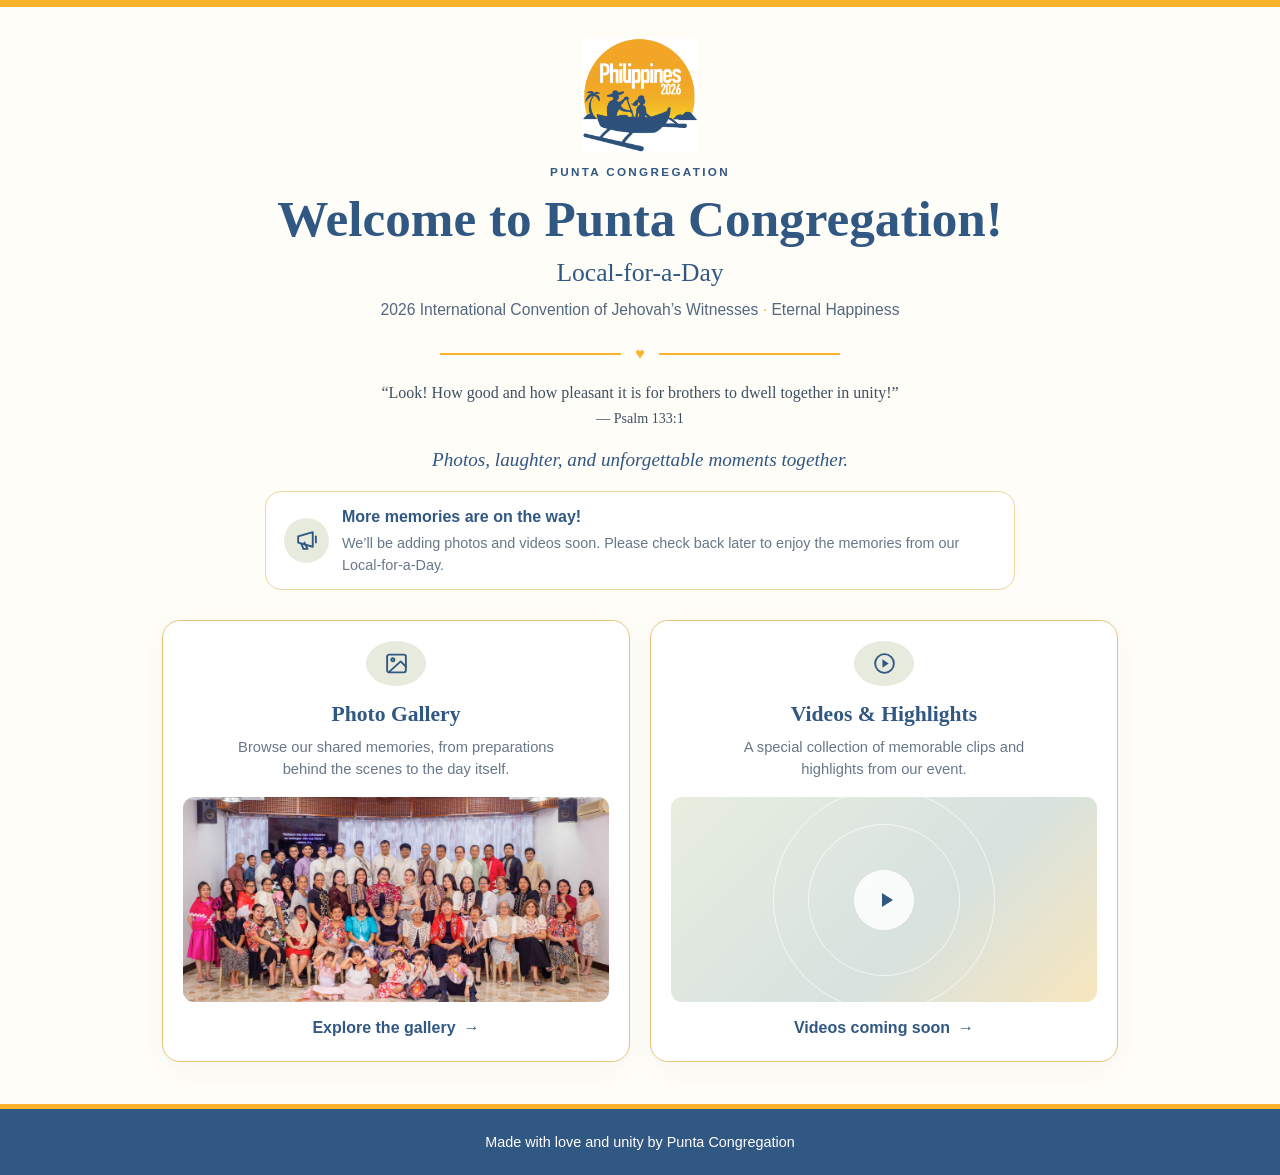
==== index.html @ 3c156e92 "Add files via upload" ====
<!doctype html><html lang="en"><head><meta charset="utf-8"><meta name="viewport" content="width=device-width,initial-scale=1"><meta name="theme-color" content="#315783"><title>Punta Congregation | Local-for-a-Day 2026</title><link rel="stylesheet" href="styles.css"></head><body><div class="topline"></div><header class="hero"><img class="logo" src="assets/philippines-2026-logo.png" alt="Philippines 2026 logo"><p class="kicker">PUNTA CONGREGATION</p><h1>Welcome to Punta Congregation!</h1><p class="subtitle">Local-for-a-Day</p><p class="eventline">2026 International Convention of Jehovah’s Witnesses <span style="color:var(--gold)">·</span> Eternal Happiness</p><div class="divider"><span>♥</span></div><p class="verse">“Look! How good and how pleasant it is for brothers to dwell together in unity!”<small>— Psalm 133:1</small></p><p class="tagline">Photos, laughter, and unforgettable moments together.</p><div class="notice"><span class="notice-icon"><svg viewBox="0 0 24 24"><path d="M4 14V8l14-4v14L4 14Z"/><path d="m7 15 2 5h4l-3-6"/><path d="M21 8v6"/></svg></span><div><strong>More memories are on the way!</strong><p>We’ll be adding photos and videos soon. Please check back later to enjoy the memories from our Local-for-a-Day.</p></div></div></header><main class="cards"><a class="card" href="photos.html"><span class="icon-disc"><svg viewBox="0 0 24 24"><rect x="3" y="3.5" width="18" height="17" rx="2"/><circle cx="8.5" cy="8.5" r="1.5"/><path d="m21 15-5-5L5 20"/></svg></span><h3>Photo Gallery</h3><p>Browse our shared memories, from preparations behind the scenes to the day itself.</p><img class="card-photo" src="assets/congregation.jpg" alt="Punta Congregation group photo"><span class="card-action">Explore the gallery <span>→</span></span></a><a class="card" href="videos.html"><span class="icon-disc"><svg viewBox="0 0 24 24"><circle cx="12" cy="12" r="9"/><path d="m10 8 6 4-6 4Z" fill="currentColor" stroke="none"/></svg></span><h3>Videos &amp; Highlights</h3><p>A special collection of memorable clips and highlights from our event.</p><div class="video-art"><span class="play"><svg viewBox="0 0 24 24"><path d="M8 5v14l11-7Z"/></svg></span></div><span class="card-action">Videos coming soon <span>→</span></span></a></main><footer class="footer"><p>Made with love and unity by Punta Congregation</p></footer></body></html>
---- styles.css ----
:root{--navy:#315783;--gold:#F9B22A;--ivory:#FFFDF7;--sage:#E7EBDD;--ink:#243d59;--muted:#687789;--line:#e8dfcd}*{box-sizing:border-box}body{margin:0;background:var(--ivory);color:var(--ink);font:16px/1.55 "Segoe UI",Arial,sans-serif}button{font:inherit;cursor:pointer}a{color:inherit}.topline{height:7px;background:var(--gold)}.hero{max-width:1050px;margin:auto;padding:30px 22px 25px;text-align:center}.logo{width:116px;height:116px;object-fit:contain;display:block;margin:0 auto 10px}.kicker{font-size:.73rem;letter-spacing:.2em;font-weight:750;color:var(--navy);margin:0 0 8px}h1,h2,h3{font-family:Georgia,"Times New Roman",serif;color:var(--navy);line-height:1.18}h1{font-size:clamp(2rem,5vw,3.2rem);margin:0 auto 8px}h2{font-size:clamp(1.5rem,3.3vw,2.15rem);margin:0 0 8px}h3{font-size:1.35rem;margin:8px 0}.subtitle{font:clamp(1.2rem,2.8vw,1.6rem) Georgia,serif;margin:0;color:var(--navy)}.eventline{margin:10px 0 0;color:#52677e;font-size:.98rem}.divider{display:flex;align-items:center;gap:14px;max-width:400px;margin:20px auto 14px;color:var(--gold)}.divider:before,.divider:after{content:"";height:2px;background:var(--gold);flex:1}.verse{font:1rem/1.5 Georgia,serif;max-width:660px;margin:0 auto;color:#3f5061}.verse small{display:block;margin-top:3px;font-size:.88rem}.tagline{font:italic 1.2rem Georgia,serif;color:var(--navy);margin:20px auto}.notice{max-width:750px;margin:auto;background:#fff;border:1px solid #f0d59e;border-radius:16px;padding:13px 18px;display:flex;gap:13px;align-items:center;text-align:left}.notice-icon,.icon-disc,.empty-icon{width:45px;height:45px;border-radius:50%;background:var(--sage);display:grid;place-items:center;color:var(--navy);flex:0 0 45px}.notice-icon svg,.icon-disc svg,.empty-icon svg{width:25px;height:25px;stroke:currentColor;fill:none;stroke-width:1.8;stroke-linecap:round;stroke-linejoin:round}.notice strong{display:block;color:var(--navy)}.notice p{margin:2px 0 0;color:var(--muted);font-size:.9rem}.cards{max-width:1000px;margin:auto;padding:5px 22px 42px;display:grid;grid-template-columns:repeat(2,minmax(0,1fr));gap:20px}.card{border:1px solid #e6c578;background:white;border-radius:18px;padding:20px;display:flex;flex-direction:column;text-align:center;text-decoration:none;box-shadow:0 8px 24px #3157830b;transition:transform .18s}.card:hover{transform:translateY(-3px)}.icon-disc{width:60px;height:60px;margin:0 auto 8px}.card p{color:var(--muted);font-size:.92rem;margin:0 auto 16px;max-width:340px}.card-photo,.video-art{width:100%;height:205px;object-fit:cover;border-radius:11px;display:block}.video-art{background:linear-gradient(135deg,#e8eddf,#d7e2df 60%,#f8e6bd);display:flex;align-items:center;justify-content:center;position:relative;overflow:hidden}.video-art:before,.video-art:after{content:"";position:absolute;border:1px solid #ffffffa6;border-radius:50%;width:220px;height:220px}.video-art:after{width:150px;height:150px}.play{width:60px;height:60px;border-radius:50%;display:grid;place-items:center;background:#ffffffdf;color:var(--navy);position:relative;z-index:1}.play svg{width:24px;height:24px;fill:currentColor;margin-left:3px}.card-action{margin-top:14px;display:inline-flex;gap:8px;justify-content:center;align-items:center;color:var(--navy);font-weight:700}.card-action svg{width:19px;height:19px;stroke:currentColor;fill:none;stroke-width:2}.footer{background:var(--navy);color:white;text-align:center;padding:22px 16px;border-top:5px solid var(--gold);font-size:.9rem}.footer p{margin:0}.inner-head{background:var(--sage);padding:17px 22px 25px;text-align:center;border-bottom:1px solid #d8dfce;position:relative}.back{position:absolute;left:max(22px,calc((100% - 1000px)/2));top:22px;display:flex;align-items:center;gap:7px;color:var(--navy);font-weight:700;text-decoration:none}.back svg{width:18px;height:18px;stroke:currentColor;fill:none;stroke-width:2}.mini-logo{width:58px;height:58px;object-fit:contain;margin:4px auto;display:block}.inner-head h1{font-size:clamp(2rem,4vw,2.8rem)}.inner-main{max-width:1000px;margin:auto;padding:30px 22px 42px}.section-title{display:flex;align-items:flex-start;gap:13px;margin:0 0 18px;padding-bottom:14px;border-bottom:1px solid var(--line)}.number{background:var(--gold);width:40px;height:40px;border-radius:50%;display:grid;place-items:center;color:var(--navy);font-weight:800;flex:0 0 40px}.section-title p{margin:0;color:var(--muted)}.gallery-grid{display:grid;grid-template-columns:repeat(3,minmax(0,1fr));gap:12px}.gallery-item{border:0;padding:0;background:#e9e9e3;border-radius:12px;overflow:hidden;aspect-ratio:4/3;display:block;width:100%;box-shadow:0 2px 9px #31578310}.gallery-item img{width:100%;height:100%;object-fit:cover;display:block;transition:transform .25s}.gallery-item:hover img{transform:scale(1.035)}.empty{min-height:185px;padding:24px;border:1.5px dashed #d9c58f;border-radius:14px;display:flex;flex-direction:column;align-items:center;justify-content:center;text-align:center;background:#fffefa}.empty h3{margin:7px 0}.empty p{color:var(--muted);max-width:320px;margin:0;font-size:.92rem}.section-gap{margin-top:38px}.video-grid{display:grid;grid-template-columns:repeat(2,minmax(0,1fr));gap:16px}.video-card{border:1px solid var(--line);padding:12px;border-radius:14px;background:white}.video-card h3{font-size:1.2rem;margin:12px 4px 4px}.video-card p{font-size:.9rem;color:var(--muted);margin:0 4px 6px}.thankyou{text-align:center;border-top:1px solid #efd9a8;border-bottom:1px solid #efd9a8;margin:40px auto 4px;padding:24px 12px;max-width:700px}.thankyou .heart{color:var(--gold);font-size:1.3rem}.thankyou p{font:italic 1.3rem Georgia,serif;color:var(--navy);margin:8px 0 0}.inner-footer{text-align:center;background:var(--navy);padding:20px;color:white}.inner-footer a{font-weight:700;text-decoration:none}.hidden{display:none!important}.lightbox{position:fixed;inset:0;background:#101923f2;z-index:50;display:none;align-items:center;justify-content:center;padding:64px 76px 78px}.lightbox.open{display:flex}.lightbox img{max-width:100%;max-height:100%;object-fit:contain;user-select:none;box-shadow:0 8px 35px #0005}.lb-btn{position:absolute;border:1px solid #ffffff50;background:#ffffff1b;color:white;border-radius:50%;width:46px;height:46px;display:grid;place-items:center;font-size:1.6rem}.lb-btn:hover{background:#ffffff35}.lb-close{right:18px;top:18px}.lb-prev{left:18px;top:50%;transform:translateY(-50%)}.lb-next{right:18px;top:50%;transform:translateY(-50%)}.lb-download{bottom:18px;left:50%;transform:translateX(-50%);border-radius:30px;width:auto;padding:0 18px;display:flex;align-items:center;gap:8px;font-size:.95rem}.lb-count{position:absolute;bottom:28px;right:22px;color:white;font-size:.9rem}.lb-download svg{width:19px;height:19px;stroke:currentColor;fill:none;stroke-width:2}@media(max-width:700px){.hero{padding:23px 15px 20px}.logo{width:100px;height:100px}.cards{grid-template-columns:1fr;padding:5px 14px 28px;gap:14px}.card{padding:16px}.card-photo,.video-art{height:190px}.notice{padding:11px;gap:9px}.notice p{font-size:.82rem}.back{position:static;width:max-content;margin:0 0 7px}.inner-head{padding:14px 14px 22px}.inner-main{padding:23px 14px 32px}.gallery-grid{grid-template-columns:repeat(2,minmax(0,1fr));gap:8px}.video-grid{grid-template-columns:1fr}.section-title{gap:10px}.number{width:36px;height:36px;flex-basis:36px}.lightbox{padding:60px 12px 72px}.lb-prev{left:8px}.lb-next{right:8px}.lb-count{bottom:20px;right:12px}.lb-btn{width:40px;height:40px}}
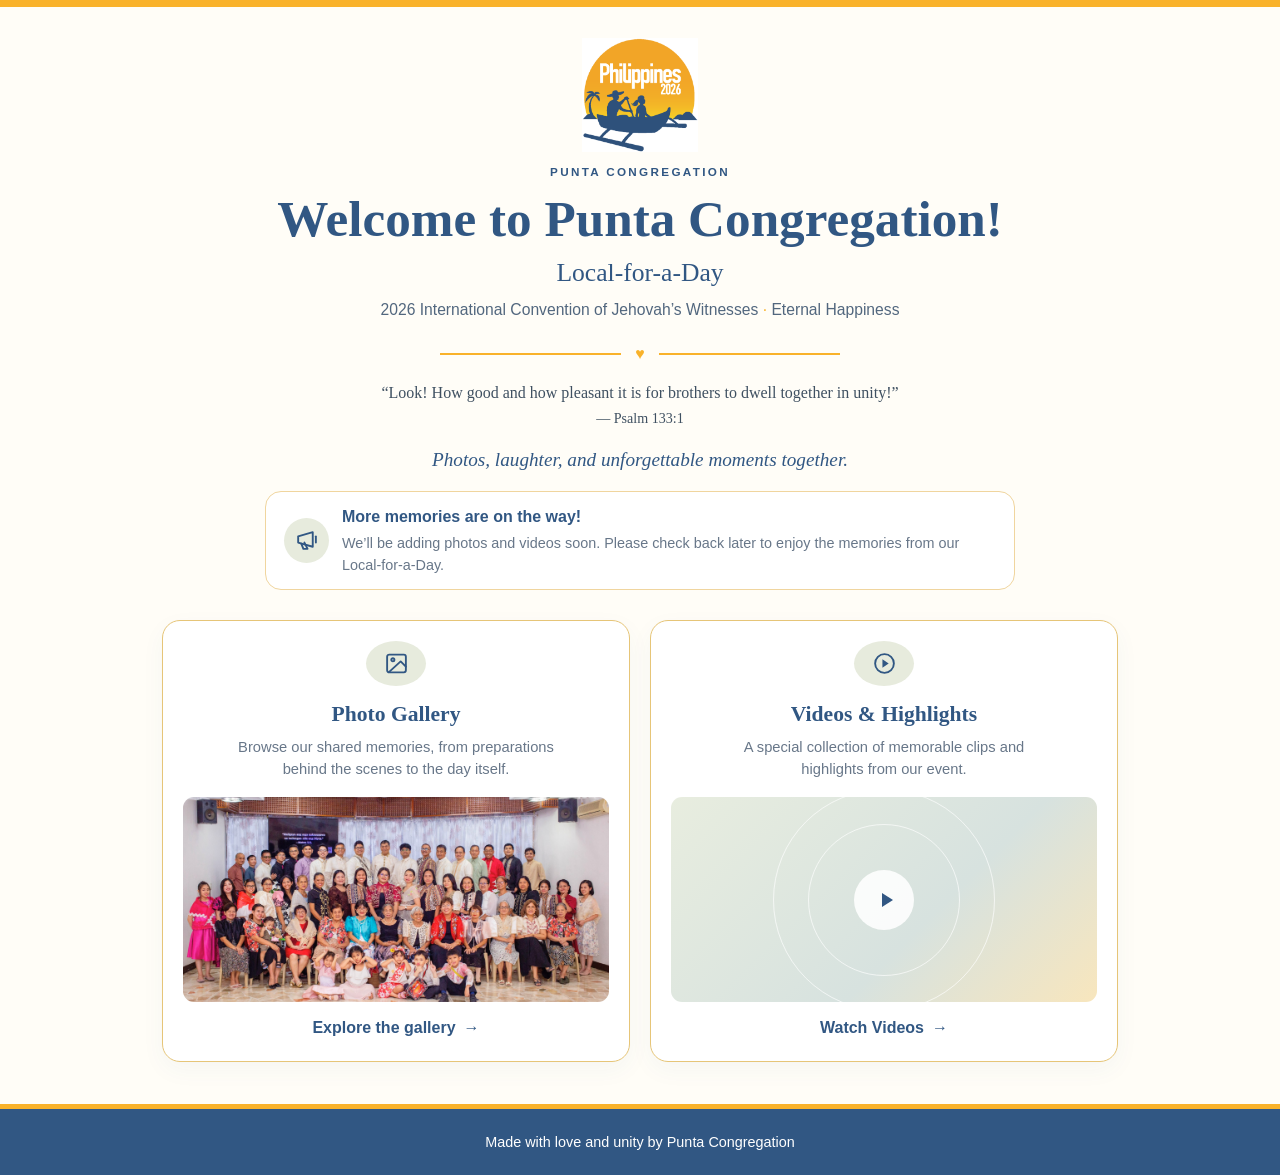
==== commit 2fc1a9ad: "Add files via upload" ====
--- a/index.html
+++ b/index.html
@@ -1 +1 @@
-<!doctype html><html lang="en"><head><meta charset="utf-8"><meta name="viewport" content="width=device-width,initial-scale=1"><meta name="theme-color" content="#315783"><title>Punta Congregation | Local-for-a-Day 2026</title><link rel="stylesheet" href="styles.css"></head><body><div class="topline"></div><header class="hero"><img class="logo" src="assets/philippines-2026-logo.png" alt="Philippines 2026 logo"><p class="kicker">PUNTA CONGREGATION</p><h1>Welcome to Punta Congregation!</h1><p class="subtitle">Local-for-a-Day</p><p class="eventline">2026 International Convention of Jehovah’s Witnesses <span style="color:var(--gold)">·</span> Eternal Happiness</p><div class="divider"><span>♥</span></div><p class="verse">“Look! How good and how pleasant it is for brothers to dwell together in unity!”<small>— Psalm 133:1</small></p><p class="tagline">Photos, laughter, and unforgettable moments together.</p><div class="notice"><span class="notice-icon"><svg viewBox="0 0 24 24"><path d="M4 14V8l14-4v14L4 14Z"/><path d="m7 15 2 5h4l-3-6"/><path d="M21 8v6"/></svg></span><div><strong>More memories are on the way!</strong><p>We’ll be adding photos and videos soon. Please check back later to enjoy the memories from our Local-for-a-Day.</p></div></div></header><main class="cards"><a class="card" href="photos.html"><span class="icon-disc"><svg viewBox="0 0 24 24"><rect x="3" y="3.5" width="18" height="17" rx="2"/><circle cx="8.5" cy="8.5" r="1.5"/><path d="m21 15-5-5L5 20"/></svg></span><h3>Photo Gallery</h3><p>Browse our shared memories, from preparations behind the scenes to the day itself.</p><img class="card-photo" src="assets/congregation.jpg" alt="Punta Congregation group photo"><span class="card-action">Explore the gallery <span>→</span></span></a><a class="card" href="videos.html"><span class="icon-disc"><svg viewBox="0 0 24 24"><circle cx="12" cy="12" r="9"/><path d="m10 8 6 4-6 4Z" fill="currentColor" stroke="none"/></svg></span><h3>Videos &amp; Highlights</h3><p>A special collection of memorable clips and highlights from our event.</p><div class="video-art"><span class="play"><svg viewBox="0 0 24 24"><path d="M8 5v14l11-7Z"/></svg></span></div><span class="card-action">Videos coming soon <span>→</span></span></a></main><footer class="footer"><p>Made with love and unity by Punta Congregation</p></footer></body></html>+<!doctype html><html lang="en"><head><meta charset="utf-8"><meta name="viewport" content="width=device-width,initial-scale=1"><meta name="theme-color" content="#315783"><title>Punta Congregation | Local-for-a-Day 2026</title><link rel="stylesheet" href="styles.css"></head><body><div class="topline"></div><header class="hero"><img class="logo" src="assets/philippines-2026-logo.png" alt="Philippines 2026 logo"><p class="kicker">PUNTA CONGREGATION</p><h1>Welcome to Punta Congregation!</h1><p class="subtitle">Local-for-a-Day</p><p class="eventline">2026 International Convention of Jehovah’s Witnesses <span style="color:var(--gold)">·</span> Eternal Happiness</p><div class="divider"><span>♥</span></div><p class="verse">“Look! How good and how pleasant it is for brothers to dwell together in unity!”<small>— Psalm 133:1</small></p><p class="tagline">Photos, laughter, and unforgettable moments together.</p><div class="notice"><span class="notice-icon"><svg viewBox="0 0 24 24"><path d="M4 14V8l14-4v14L4 14Z"/><path d="m7 15 2 5h4l-3-6"/><path d="M21 8v6"/></svg></span><div><strong>More memories are on the way!</strong><p>We’ll be adding photos and videos soon. Please check back later to enjoy the memories from our Local-for-a-Day.</p></div></div></header><main class="cards"><a class="card" href="photos.html"><span class="icon-disc"><svg viewBox="0 0 24 24"><rect x="3" y="3.5" width="18" height="17" rx="2"/><circle cx="8.5" cy="8.5" r="1.5"/><path d="m21 15-5-5L5 20"/></svg></span><h3>Photo Gallery</h3><p>Browse our shared memories, from preparations behind the scenes to the day itself.</p><img class="card-photo" src="assets/congregation.jpg" alt="Punta Congregation group photo"><span class="card-action">Explore the gallery <span>→</span></span></a><a class="card" href="videos.html"><span class="icon-disc"><svg viewBox="0 0 24 24"><circle cx="12" cy="12" r="9"/><path d="m10 8 6 4-6 4Z" fill="currentColor" stroke="none"/></svg></span><h3>Videos &amp; Highlights</h3><p>A special collection of memorable clips and highlights from our event.</p><div class="video-art"><span class="play"><svg viewBox="0 0 24 24"><path d="M8 5v14l11-7Z"/></svg></span></div><span class="card-action">Watch Videos <span>→</span></span></a></main><footer class="footer"><p>Made with love and unity by Punta Congregation</p></footer></body></html>
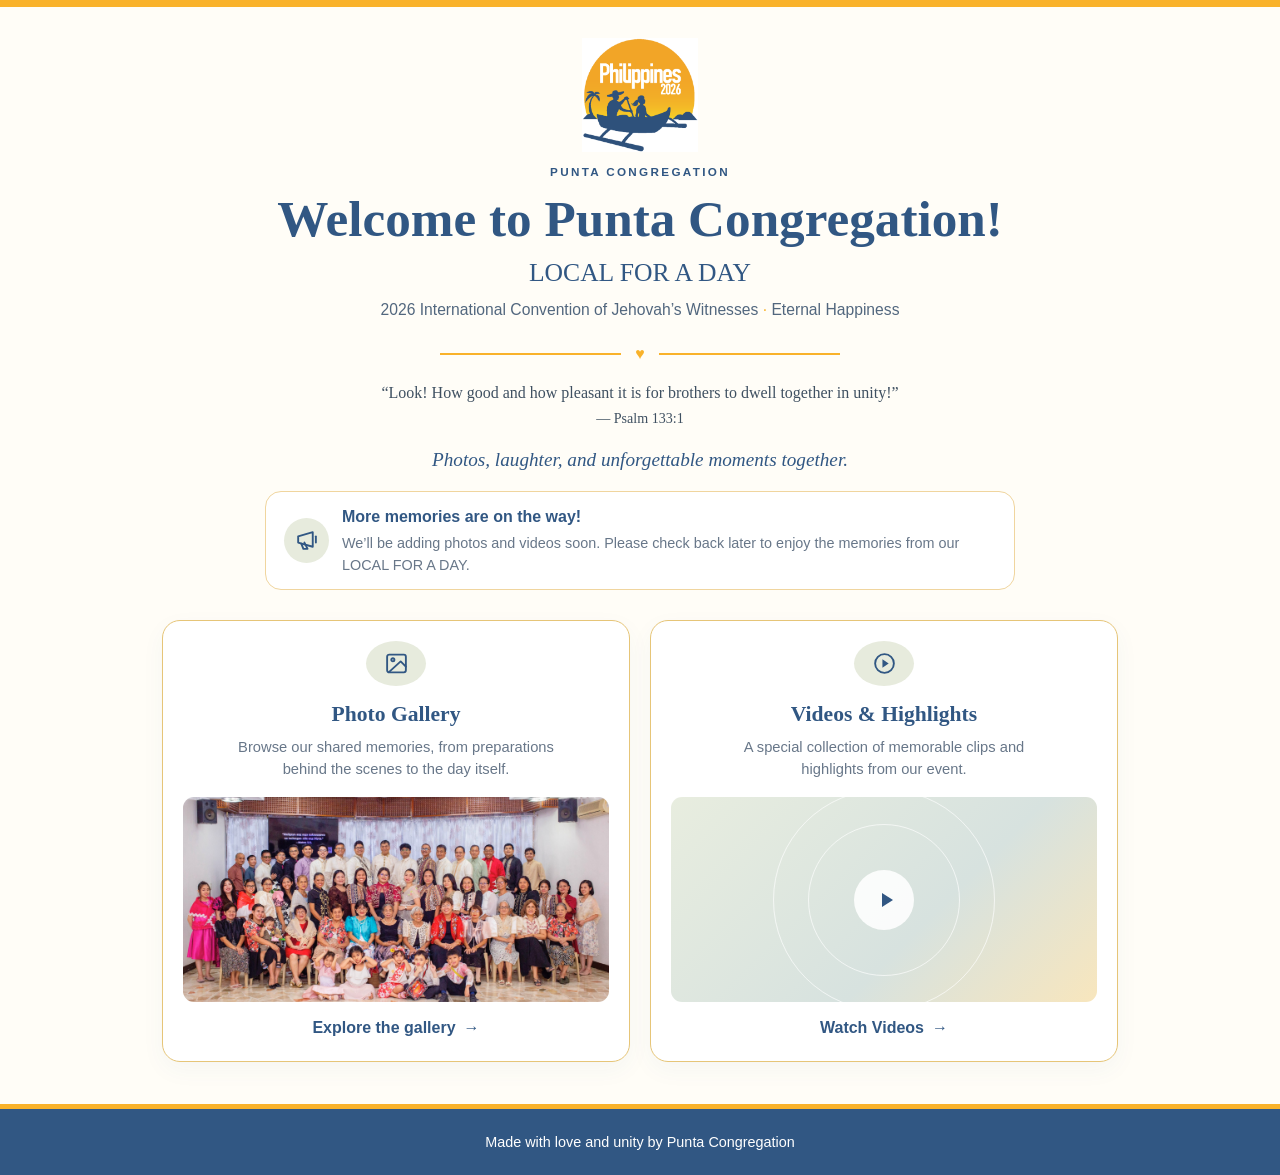
==== commit 13128585: "Add files via upload" ====
--- a/index.html
+++ b/index.html
@@ -1 +1 @@
-<!doctype html><html lang="en"><head><meta charset="utf-8"><meta name="viewport" content="width=device-width,initial-scale=1"><meta name="theme-color" content="#315783"><title>Punta Congregation | Local-for-a-Day 2026</title><link rel="stylesheet" href="styles.css"></head><body><div class="topline"></div><header class="hero"><img class="logo" src="assets/philippines-2026-logo.png" alt="Philippines 2026 logo"><p class="kicker">PUNTA CONGREGATION</p><h1>Welcome to Punta Congregation!</h1><p class="subtitle">Local-for-a-Day</p><p class="eventline">2026 International Convention of Jehovah’s Witnesses <span style="color:var(--gold)">·</span> Eternal Happiness</p><div class="divider"><span>♥</span></div><p class="verse">“Look! How good and how pleasant it is for brothers to dwell together in unity!”<small>— Psalm 133:1</small></p><p class="tagline">Photos, laughter, and unforgettable moments together.</p><div class="notice"><span class="notice-icon"><svg viewBox="0 0 24 24"><path d="M4 14V8l14-4v14L4 14Z"/><path d="m7 15 2 5h4l-3-6"/><path d="M21 8v6"/></svg></span><div><strong>More memories are on the way!</strong><p>We’ll be adding photos and videos soon. Please check back later to enjoy the memories from our Local-for-a-Day.</p></div></div></header><main class="cards"><a class="card" href="photos.html"><span class="icon-disc"><svg viewBox="0 0 24 24"><rect x="3" y="3.5" width="18" height="17" rx="2"/><circle cx="8.5" cy="8.5" r="1.5"/><path d="m21 15-5-5L5 20"/></svg></span><h3>Photo Gallery</h3><p>Browse our shared memories, from preparations behind the scenes to the day itself.</p><img class="card-photo" src="assets/congregation.jpg" alt="Punta Congregation group photo"><span class="card-action">Explore the gallery <span>→</span></span></a><a class="card" href="videos.html"><span class="icon-disc"><svg viewBox="0 0 24 24"><circle cx="12" cy="12" r="9"/><path d="m10 8 6 4-6 4Z" fill="currentColor" stroke="none"/></svg></span><h3>Videos &amp; Highlights</h3><p>A special collection of memorable clips and highlights from our event.</p><div class="video-art"><span class="play"><svg viewBox="0 0 24 24"><path d="M8 5v14l11-7Z"/></svg></span></div><span class="card-action">Watch Videos <span>→</span></span></a></main><footer class="footer"><p>Made with love and unity by Punta Congregation</p></footer></body></html>+<!doctype html><html lang="en"><head><meta charset="utf-8"><meta name="viewport" content="width=device-width,initial-scale=1"><meta name="theme-color" content="#315783"><title>Punta Congregation | LOCAL FOR A DAY 2026</title><link rel="stylesheet" href="styles.css"></head><body><div class="topline"></div><header class="hero"><img class="logo" src="assets/philippines-2026-logo.png" alt="Philippines 2026 logo"><p class="kicker">PUNTA CONGREGATION</p><h1>Welcome to Punta Congregation!</h1><p class="subtitle">LOCAL FOR A DAY</p><p class="eventline">2026 International Convention of Jehovah’s Witnesses <span style="color:var(--gold)">·</span> Eternal Happiness</p><div class="divider"><span>♥</span></div><p class="verse">“Look! How good and how pleasant it is for brothers to dwell together in unity!”<small>— Psalm 133:1</small></p><p class="tagline">Photos, laughter, and unforgettable moments together.</p><div class="notice"><span class="notice-icon"><svg viewBox="0 0 24 24"><path d="M4 14V8l14-4v14L4 14Z"/><path d="m7 15 2 5h4l-3-6"/><path d="M21 8v6"/></svg></span><div><strong>More memories are on the way!</strong><p>We’ll be adding photos and videos soon. Please check back later to enjoy the memories from our LOCAL FOR A DAY.</p></div></div></header><main class="cards"><a class="card" href="photos.html"><span class="icon-disc"><svg viewBox="0 0 24 24"><rect x="3" y="3.5" width="18" height="17" rx="2"/><circle cx="8.5" cy="8.5" r="1.5"/><path d="m21 15-5-5L5 20"/></svg></span><h3>Photo Gallery</h3><p>Browse our shared memories, from preparations behind the scenes to the day itself.</p><img class="card-photo" src="assets/congregation.jpg" alt="Punta Congregation group photo"><span class="card-action">Explore the gallery <span>→</span></span></a><a class="card" href="videos.html"><span class="icon-disc"><svg viewBox="0 0 24 24"><circle cx="12" cy="12" r="9"/><path d="m10 8 6 4-6 4Z" fill="currentColor" stroke="none"/></svg></span><h3>Videos &amp; Highlights</h3><p>A special collection of memorable clips and highlights from our event.</p><div class="video-art"><span class="play"><svg viewBox="0 0 24 24"><path d="M8 5v14l11-7Z"/></svg></span></div><span class="card-action">Watch Videos <span>→</span></span></a></main><footer class="footer"><p>Made with love and unity by Punta Congregation</p></footer></body></html>
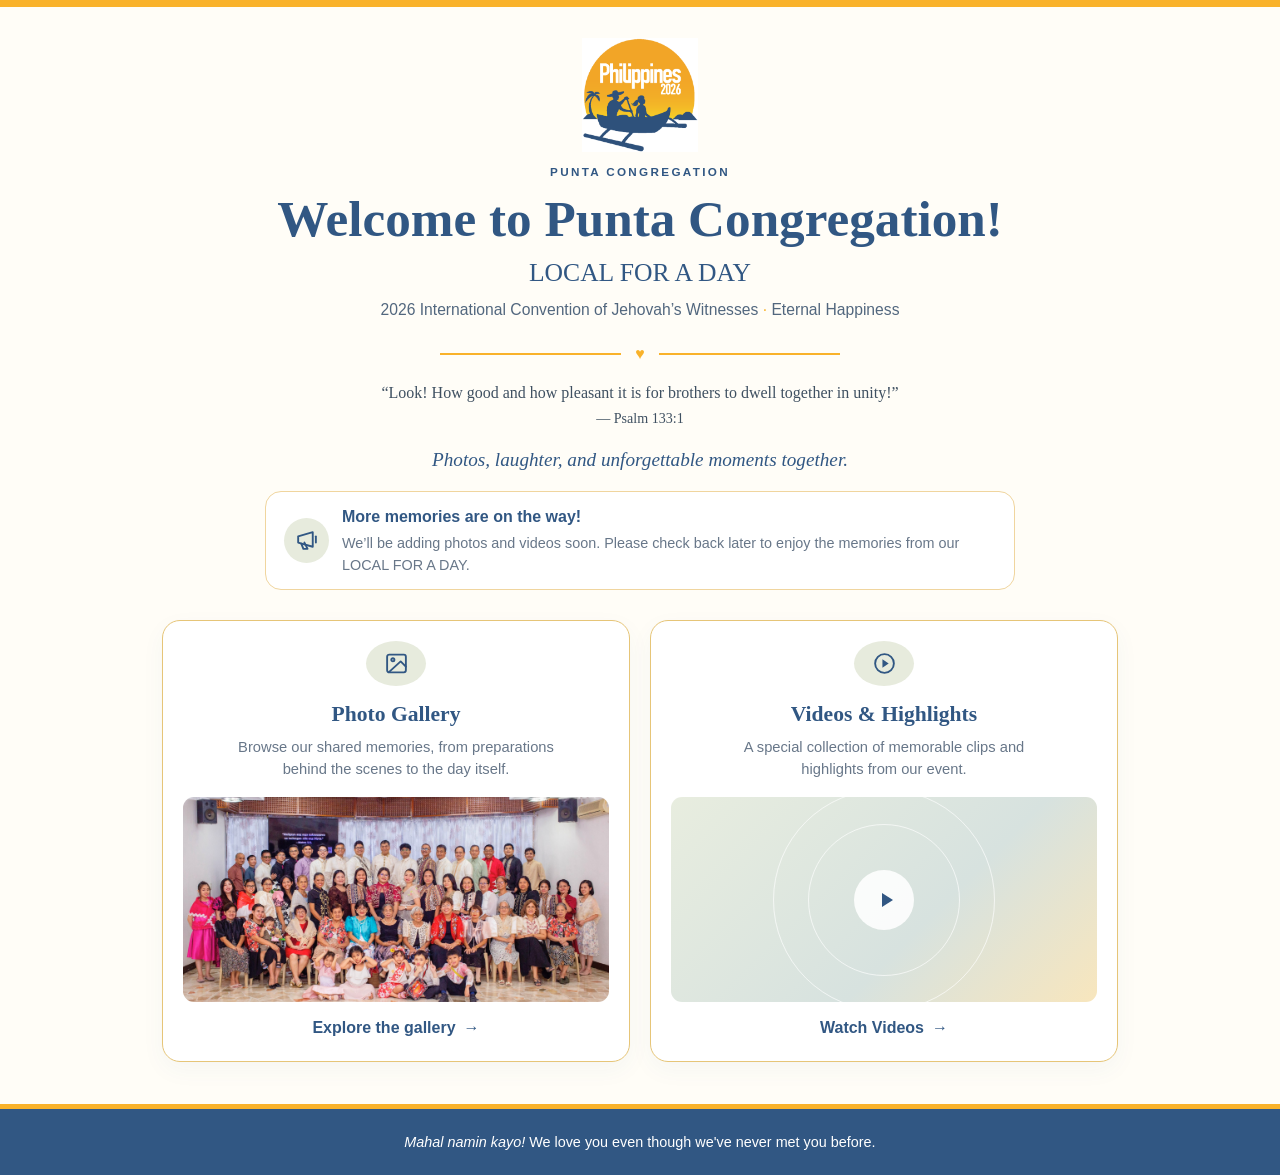
==== commit 609bffda: "Add files via upload" ====
--- a/index.html
+++ b/index.html
@@ -1 +1 @@
-<!doctype html><html lang="en"><head><meta charset="utf-8"><meta name="viewport" content="width=device-width,initial-scale=1"><meta name="theme-color" content="#315783"><title>Punta Congregation | LOCAL FOR A DAY 2026</title><link rel="stylesheet" href="styles.css"></head><body><div class="topline"></div><header class="hero"><img class="logo" src="assets/philippines-2026-logo.png" alt="Philippines 2026 logo"><p class="kicker">PUNTA CONGREGATION</p><h1>Welcome to Punta Congregation!</h1><p class="subtitle">LOCAL FOR A DAY</p><p class="eventline">2026 International Convention of Jehovah’s Witnesses <span style="color:var(--gold)">·</span> Eternal Happiness</p><div class="divider"><span>♥</span></div><p class="verse">“Look! How good and how pleasant it is for brothers to dwell together in unity!”<small>— Psalm 133:1</small></p><p class="tagline">Photos, laughter, and unforgettable moments together.</p><div class="notice"><span class="notice-icon"><svg viewBox="0 0 24 24"><path d="M4 14V8l14-4v14L4 14Z"/><path d="m7 15 2 5h4l-3-6"/><path d="M21 8v6"/></svg></span><div><strong>More memories are on the way!</strong><p>We’ll be adding photos and videos soon. Please check back later to enjoy the memories from our LOCAL FOR A DAY.</p></div></div></header><main class="cards"><a class="card" href="photos.html"><span class="icon-disc"><svg viewBox="0 0 24 24"><rect x="3" y="3.5" width="18" height="17" rx="2"/><circle cx="8.5" cy="8.5" r="1.5"/><path d="m21 15-5-5L5 20"/></svg></span><h3>Photo Gallery</h3><p>Browse our shared memories, from preparations behind the scenes to the day itself.</p><img class="card-photo" src="assets/congregation.jpg" alt="Punta Congregation group photo"><span class="card-action">Explore the gallery <span>→</span></span></a><a class="card" href="videos.html"><span class="icon-disc"><svg viewBox="0 0 24 24"><circle cx="12" cy="12" r="9"/><path d="m10 8 6 4-6 4Z" fill="currentColor" stroke="none"/></svg></span><h3>Videos &amp; Highlights</h3><p>A special collection of memorable clips and highlights from our event.</p><div class="video-art"><span class="play"><svg viewBox="0 0 24 24"><path d="M8 5v14l11-7Z"/></svg></span></div><span class="card-action">Watch Videos <span>→</span></span></a></main><footer class="footer"><p>Made with love and unity by Punta Congregation</p></footer></body></html>+<!doctype html><html lang="en"><head><meta charset="utf-8"><meta name="viewport" content="width=device-width,initial-scale=1"><meta name="theme-color" content="#315783"><title>Punta Congregation | LOCAL FOR A DAY 2026</title><link rel="stylesheet" href="styles.css"></head><body><div class="topline"></div><header class="hero"><img class="logo" src="assets/philippines-2026-logo.png" alt="Philippines 2026 logo"><p class="kicker">PUNTA CONGREGATION</p><h1>Welcome to Punta Congregation!</h1><p class="subtitle">LOCAL FOR A DAY</p><p class="eventline">2026 International Convention of Jehovah’s Witnesses <span style="color:var(--gold)">·</span> Eternal Happiness</p><div class="divider"><span>♥</span></div><p class="verse">“Look! How good and how pleasant it is for brothers to dwell together in unity!”<small>— Psalm 133:1</small></p><p class="tagline">Photos, laughter, and unforgettable moments together.</p><div class="notice"><span class="notice-icon"><svg viewBox="0 0 24 24"><path d="M4 14V8l14-4v14L4 14Z"/><path d="m7 15 2 5h4l-3-6"/><path d="M21 8v6"/></svg></span><div><strong>More memories are on the way!</strong><p>We’ll be adding photos and videos soon. Please check back later to enjoy the memories from our LOCAL FOR A DAY.</p></div></div></header><main class="cards"><a class="card" href="photos.html"><span class="icon-disc"><svg viewBox="0 0 24 24"><rect x="3" y="3.5" width="18" height="17" rx="2"/><circle cx="8.5" cy="8.5" r="1.5"/><path d="m21 15-5-5L5 20"/></svg></span><h3>Photo Gallery</h3><p>Browse our shared memories, from preparations behind the scenes to the day itself.</p><img class="card-photo" src="assets/congregation.jpg" alt="Punta Congregation group photo"><span class="card-action">Explore the gallery <span>→</span></span></a><a class="card" href="videos.html"><span class="icon-disc"><svg viewBox="0 0 24 24"><circle cx="12" cy="12" r="9"/><path d="m10 8 6 4-6 4Z" fill="currentColor" stroke="none"/></svg></span><h3>Videos &amp; Highlights</h3><p>A special collection of memorable clips and highlights from our event.</p><div class="video-art"><span class="play"><svg viewBox="0 0 24 24"><path d="M8 5v14l11-7Z"/></svg></span></div><span class="card-action">Watch Videos <span>→</span></span></a></main><footer class="footer"><p><em>Mahal namin kayo!</em> We love you even though we've never met you before.</p></footer></body></html>
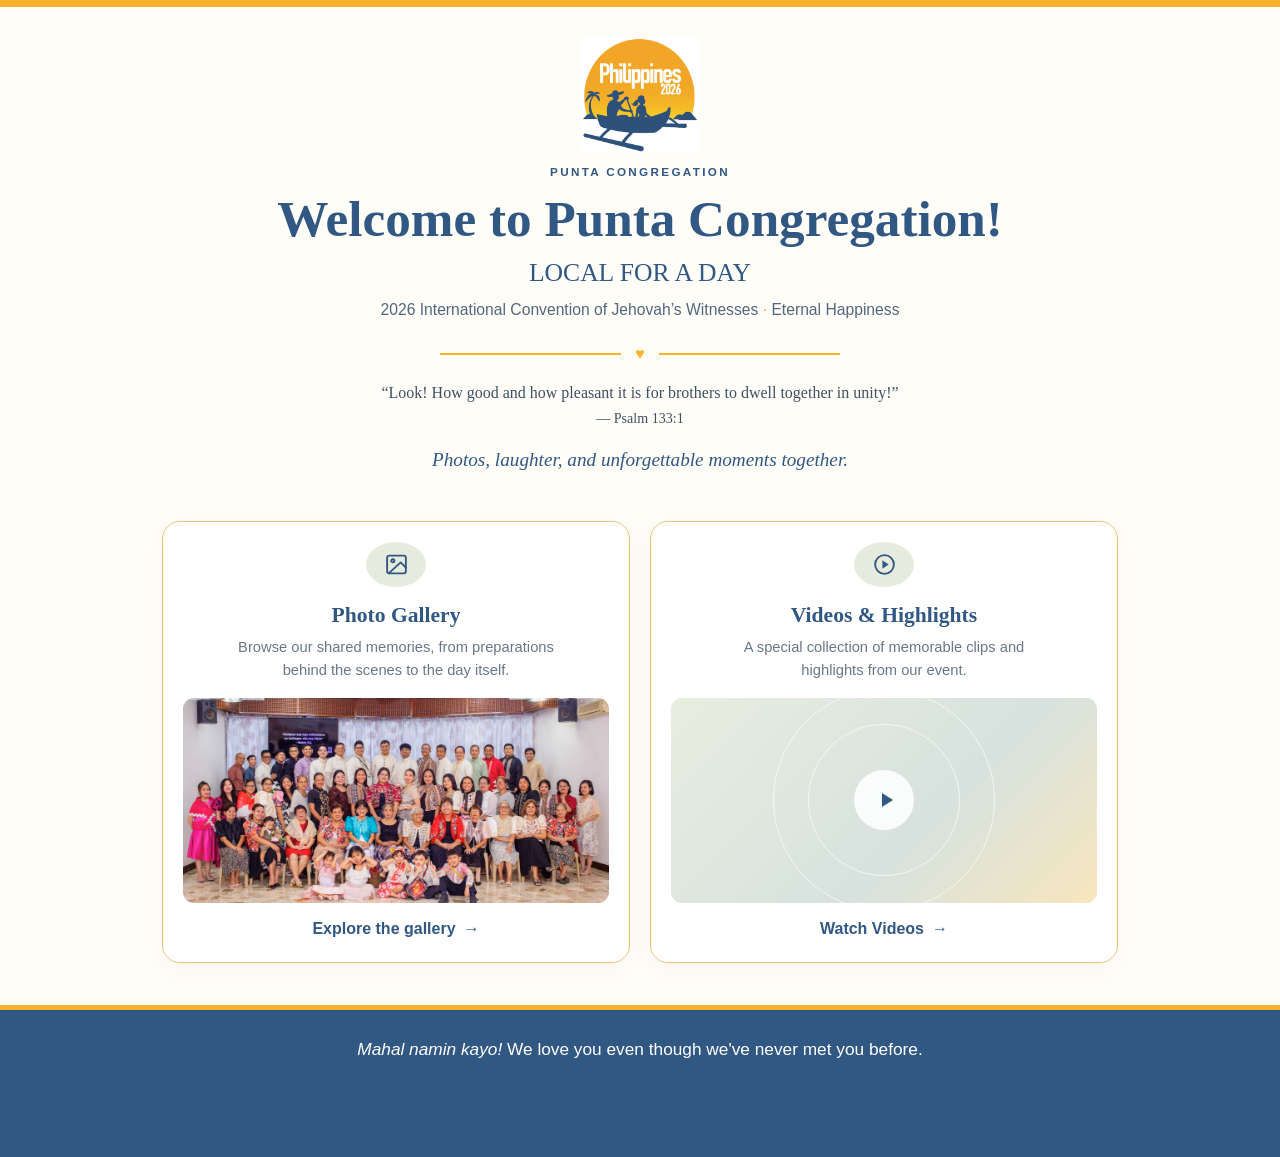
==== commit 3971faad: "Add files via upload" ====
--- a/index.html
+++ b/index.html
@@ -1 +1 @@
-<!doctype html><html lang="en"><head><meta charset="utf-8"><meta name="viewport" content="width=device-width,initial-scale=1"><meta name="theme-color" content="#315783"><title>Punta Congregation | LOCAL FOR A DAY 2026</title><link rel="stylesheet" href="styles.css"></head><body><div class="topline"></div><header class="hero"><img class="logo" src="assets/philippines-2026-logo.png" alt="Philippines 2026 logo"><p class="kicker">PUNTA CONGREGATION</p><h1>Welcome to Punta Congregation!</h1><p class="subtitle">LOCAL FOR A DAY</p><p class="eventline">2026 International Convention of Jehovah’s Witnesses <span style="color:var(--gold)">·</span> Eternal Happiness</p><div class="divider"><span>♥</span></div><p class="verse">“Look! How good and how pleasant it is for brothers to dwell together in unity!”<small>— Psalm 133:1</small></p><p class="tagline">Photos, laughter, and unforgettable moments together.</p><div class="notice"><span class="notice-icon"><svg viewBox="0 0 24 24"><path d="M4 14V8l14-4v14L4 14Z"/><path d="m7 15 2 5h4l-3-6"/><path d="M21 8v6"/></svg></span><div><strong>More memories are on the way!</strong><p>We’ll be adding photos and videos soon. Please check back later to enjoy the memories from our LOCAL FOR A DAY.</p></div></div></header><main class="cards"><a class="card" href="photos.html"><span class="icon-disc"><svg viewBox="0 0 24 24"><rect x="3" y="3.5" width="18" height="17" rx="2"/><circle cx="8.5" cy="8.5" r="1.5"/><path d="m21 15-5-5L5 20"/></svg></span><h3>Photo Gallery</h3><p>Browse our shared memories, from preparations behind the scenes to the day itself.</p><img class="card-photo" src="assets/congregation.jpg" alt="Punta Congregation group photo"><span class="card-action">Explore the gallery <span>→</span></span></a><a class="card" href="videos.html"><span class="icon-disc"><svg viewBox="0 0 24 24"><circle cx="12" cy="12" r="9"/><path d="m10 8 6 4-6 4Z" fill="currentColor" stroke="none"/></svg></span><h3>Videos &amp; Highlights</h3><p>A special collection of memorable clips and highlights from our event.</p><div class="video-art"><span class="play"><svg viewBox="0 0 24 24"><path d="M8 5v14l11-7Z"/></svg></span></div><span class="card-action">Watch Videos <span>→</span></span></a></main><footer class="footer"><p><em>Mahal namin kayo!</em> We love you even though we've never met you before.</p></footer></body></html>+<!doctype html><html lang="en"><head><meta charset="utf-8"><meta name="viewport" content="width=device-width,initial-scale=1"><meta name="theme-color" content="#315783"><title>Punta Congregation | LOCAL FOR A DAY 2026</title><link rel="stylesheet" href="styles.css"></head><body><div class="topline"></div><header class="hero"><img class="logo" src="assets/philippines-2026-logo.png" alt="Philippines 2026 logo"><p class="kicker">PUNTA CONGREGATION</p><h1>Welcome to Punta Congregation!</h1><p class="subtitle">LOCAL FOR A DAY</p><p class="eventline">2026 International Convention of Jehovah’s Witnesses <span style="color:var(--gold)">·</span> Eternal Happiness</p><div class="divider"><span>♥</span></div><p class="verse">“Look! How good and how pleasant it is for brothers to dwell together in unity!”<small>— Psalm 133:1</small></p><p class="tagline">Photos, laughter, and unforgettable moments together.</p></header><main class="cards"><a class="card" href="photos.html"><span class="icon-disc"><svg viewBox="0 0 24 24"><rect x="3" y="3.5" width="18" height="17" rx="2"/><circle cx="8.5" cy="8.5" r="1.5"/><path d="m21 15-5-5L5 20"/></svg></span><h3>Photo Gallery</h3><p>Browse our shared memories, from preparations behind the scenes to the day itself.</p><img class="card-photo" src="assets/congregation.jpg" alt="Punta Congregation group photo"><span class="card-action">Explore the gallery <span>→</span></span></a><a class="card" href="videos.html"><span class="icon-disc"><svg viewBox="0 0 24 24"><circle cx="12" cy="12" r="9"/><path d="m10 8 6 4-6 4Z" fill="currentColor" stroke="none"/></svg></span><h3>Videos &amp; Highlights</h3><p>A special collection of memorable clips and highlights from our event.</p><div class="video-art"><span class="play"><svg viewBox="0 0 24 24"><path d="M8 5v14l11-7Z"/></svg></span></div><span class="card-action">Watch Videos <span>→</span></span></a></main><footer class="footer"><p><em>Mahal namin kayo!</em> We love you even though we've never met you before.</p></footer></body></html>
--- a/styles.css
+++ b/styles.css
@@ -1 +1,15 @@
- :root{--navy:#315783;--gold:#F9B22A;--ivory:#FFFDF7;--sage:#E7EBDD;--ink:#243d59;--muted:#687789;--line:#e8dfcd}*{box-sizing:border-box}body{margin:0;background:var(--ivory);color:var(--ink);font:16px/1.55 "Segoe UI",Arial,sans-serif}button{font:inherit;cursor:pointer}a{color:inherit}.topline{height:7px;background:var(--gold)}.hero{max-width:1050px;margin:auto;padding:30px 22px 25px;text-align:center}.logo{width:116px;height:116px;object-fit:contain;display:block;margin:0 auto 10px}.kicker{font-size:.73rem;letter-spacing:.2em;font-weight:750;color:var(--navy);margin:0 0 8px}h1,h2,h3{font-family:Georgia,"Times New Roman",serif;color:var(--navy);line-height:1.18}h1{font-size:clamp(2rem,5vw,3.2rem);margin:0 auto 8px}h2{font-size:clamp(1.5rem,3.3vw,2.15rem);margin:0 0 8px}h3{font-size:1.35rem;margin:8px 0}.subtitle{font:clamp(1.2rem,2.8vw,1.6rem) Georgia,serif;margin:0;color:var(--navy)}.eventline{margin:10px 0 0;color:#52677e;font-size:.98rem}.divider{display:flex;align-items:center;gap:14px;max-width:400px;margin:20px auto 14px;color:var(--gold)}.divider:before,.divider:after{content:"";height:2px;background:var(--gold);flex:1}.verse{font:1rem/1.5 Georgia,serif;max-width:660px;margin:0 auto;color:#3f5061}.verse small{display:block;margin-top:3px;font-size:.88rem}.tagline{font:italic 1.2rem Georgia,serif;color:var(--navy);margin:20px auto}.notice{max-width:750px;margin:auto;background:#fff;border:1px solid #f0d59e;border-radius:16px;padding:13px 18px;display:flex;gap:13px;align-items:center;text-align:left}.notice-icon,.icon-disc,.empty-icon{width:45px;height:45px;border-radius:50%;background:var(--sage);display:grid;place-items:center;color:var(--navy);flex:0 0 45px}.notice-icon svg,.icon-disc svg,.empty-icon svg{width:25px;height:25px;stroke:currentColor;fill:none;stroke-width:1.8;stroke-linecap:round;stroke-linejoin:round}.notice strong{display:block;color:var(--navy)}.notice p{margin:2px 0 0;color:var(--muted);font-size:.9rem}.cards{max-width:1000px;margin:auto;padding:5px 22px 42px;display:grid;grid-template-columns:repeat(2,minmax(0,1fr));gap:20px}.card{border:1px solid #e6c578;background:white;border-radius:18px;padding:20px;display:flex;flex-direction:column;text-align:center;text-decoration:none;box-shadow:0 8px 24px #3157830b;transition:transform .18s}.card:hover{transform:translateY(-3px)}.icon-disc{width:60px;height:60px;margin:0 auto 8px}.card p{color:var(--muted);font-size:.92rem;margin:0 auto 16px;max-width:340px}.card-photo,.video-art{width:100%;height:205px;object-fit:cover;border-radius:11px;display:block}.video-art{background:linear-gradient(135deg,#e8eddf,#d7e2df 60%,#f8e6bd);display:flex;align-items:center;justify-content:center;position:relative;overflow:hidden}.video-art:before,.video-art:after{content:"";position:absolute;border:1px solid #ffffffa6;border-radius:50%;width:220px;height:220px}.video-art:after{width:150px;height:150px}.play{width:60px;height:60px;border-radius:50%;display:grid;place-items:center;background:#ffffffdf;color:var(--navy);position:relative;z-index:1}.play svg{width:24px;height:24px;fill:currentColor;margin-left:3px}.card-action{margin-top:14px;display:inline-flex;gap:8px;justify-content:center;align-items:center;color:var(--navy);font-weight:700}.card-action svg{width:19px;height:19px;stroke:currentColor;fill:none;stroke-width:2}.footer{background:var(--navy);color:white;text-align:center;padding:22px 16px;border-top:5px solid var(--gold);font-size:.9rem}.footer p{margin:0}.inner-head{background:var(--sage);padding:17px 22px 25px;text-align:center;border-bottom:1px solid #d8dfce;position:relative}.back{position:absolute;left:max(22px,calc((100% - 1000px)/2));top:22px;display:flex;align-items:center;gap:7px;color:var(--navy);font-weight:700;text-decoration:none}.back svg{width:18px;height:18px;stroke:currentColor;fill:none;stroke-width:2}.mini-logo{width:58px;height:58px;object-fit:contain;margin:4px auto;display:block}.inner-head h1{font-size:clamp(2rem,4vw,2.8rem)}.inner-main{max-width:1000px;margin:auto;padding:30px 22px 42px}.section-title{display:flex;align-items:flex-start;gap:13px;margin:0 0 18px;padding-bottom:14px;border-bottom:1px solid var(--line)}.number{background:var(--gold);width:40px;height:40px;border-radius:50%;display:grid;place-items:center;color:var(--navy);font-weight:800;flex:0 0 40px}.section-title p{margin:0;color:var(--muted)}.gallery-grid{display:grid;grid-template-columns:repeat(3,minmax(0,1fr));gap:12px}.gallery-item{border:0;padding:0;background:#e9e9e3;border-radius:12px;overflow:hidden;aspect-ratio:4/3;display:block;width:100%;box-shadow:0 2px 9px #31578310}.gallery-item img{width:100%;height:100%;object-fit:cover;display:block;transition:transform .25s}.gallery-item:hover img{transform:scale(1.035)}.empty{min-height:185px;padding:24px;border:1.5px dashed #d9c58f;border-radius:14px;display:flex;flex-direction:column;align-items:center;justify-content:center;text-align:center;background:#fffefa}.empty h3{margin:7px 0}.empty p{color:var(--muted);max-width:320px;margin:0;font-size:.92rem}.section-gap{margin-top:38px}.video-grid{display:grid;grid-template-columns:repeat(2,minmax(0,1fr));gap:16px}.video-card{border:1px solid var(--line);padding:12px;border-radius:14px;background:white}.video-card h3{font-size:1.2rem;margin:12px 4px 4px}.video-card p{font-size:.9rem;color:var(--muted);margin:0 4px 6px}.thankyou{text-align:center;border-top:1px solid #efd9a8;border-bottom:1px solid #efd9a8;margin:40px auto 4px;padding:24px 12px;max-width:700px}.thankyou .heart{color:var(--gold);font-size:1.3rem}.thankyou p{font:italic 1.3rem Georgia,serif;color:var(--navy);margin:8px 0 0}.inner-footer{text-align:center;background:var(--navy);padding:20px;color:white}.inner-footer a{font-weight:700;text-decoration:none}.hidden{display:none!important}.lightbox{position:fixed;inset:0;background:#101923f2;z-index:50;display:none;align-items:center;justify-content:center;padding:64px 76px 78px}.lightbox.open{display:flex}.lightbox img{max-width:100%;max-height:100%;object-fit:contain;user-select:none;box-shadow:0 8px 35px #0005}.lb-btn{position:absolute;border:1px solid #ffffff50;background:#ffffff1b;color:white;border-radius:50%;width:46px;height:46px;display:grid;place-items:center;font-size:1.6rem}.lb-btn:hover{background:#ffffff35}.lb-close{right:18px;top:18px}.lb-prev{left:18px;top:50%;transform:translateY(-50%)}.lb-next{right:18px;top:50%;transform:translateY(-50%)}.lb-download{bottom:18px;left:50%;transform:translateX(-50%);border-radius:30px;width:auto;padding:0 18px;display:flex;align-items:center;gap:8px;font-size:.95rem}.lb-count{position:absolute;bottom:28px;right:22px;color:white;font-size:.9rem}.lb-download svg{width:19px;height:19px;stroke:currentColor;fill:none;stroke-width:2}@media(max-width:700px){.hero{padding:23px 15px 20px}.logo{width:100px;height:100px}.cards{grid-template-columns:1fr;padding:5px 14px 28px;gap:14px}.card{padding:16px}.card-photo,.video-art{height:190px}.notice{padding:11px;gap:9px}.notice p{font-size:.82rem}.back{position:static;width:max-content;margin:0 0 7px}.inner-head{padding:14px 14px 22px}.inner-main{padding:23px 14px 32px}.gallery-grid{grid-template-columns:repeat(2,minmax(0,1fr));gap:8px}.video-grid{grid-template-columns:1fr}.section-title{gap:10px}.number{width:36px;height:36px;flex-basis:36px}.lightbox{padding:60px 12px 72px}.lb-prev{left:8px}.lb-next{right:8px}.lb-count{bottom:20px;right:12px}.lb-btn{width:40px;height:40px}}+ :root{--navy:#315783;--gold:#F9B22A;--ivory:#FFFDF7;--sage:#E7EBDD;--ink:#243d59;--muted:#687789;--line:#e8dfcd}*{box-sizing:border-box}body{margin:0;background:var(--ivory);color:var(--ink);font:16px/1.55 "Segoe UI",Arial,sans-serif}button{font:inherit;cursor:pointer}a{color:inherit}.topline{height:7px;background:var(--gold)}.hero{max-width:1050px;margin:auto;padding:30px 22px 25px;text-align:center}.logo{width:116px;height:116px;object-fit:contain;display:block;margin:0 auto 10px}.kicker{font-size:.73rem;letter-spacing:.2em;font-weight:750;color:var(--navy);margin:0 0 8px}h1,h2,h3{font-family:Georgia,"Times New Roman",serif;color:var(--navy);line-height:1.18}h1{font-size:clamp(2rem,5vw,3.2rem);margin:0 auto 8px}h2{font-size:clamp(1.5rem,3.3vw,2.15rem);margin:0 0 8px}h3{font-size:1.35rem;margin:8px 0}.subtitle{font:clamp(1.2rem,2.8vw,1.6rem) Georgia,serif;margin:0;color:var(--navy)}.eventline{margin:10px 0 0;color:#52677e;font-size:.98rem}.divider{display:flex;align-items:center;gap:14px;max-width:400px;margin:20px auto 14px;color:var(--gold)}.divider:before,.divider:after{content:"";height:2px;background:var(--gold);flex:1}.verse{font:1rem/1.5 Georgia,serif;max-width:660px;margin:0 auto;color:#3f5061}.verse small{display:block;margin-top:3px;font-size:.88rem}.tagline{font:italic 1.2rem Georgia,serif;color:var(--navy);margin:20px auto}.notice{max-width:750px;margin:auto;background:#fff;border:1px solid #f0d59e;border-radius:16px;padding:13px 18px;display:flex;gap:13px;align-items:center;text-align:left}.notice-icon,.icon-disc,.empty-icon{width:45px;height:45px;border-radius:50%;background:var(--sage);display:grid;place-items:center;color:var(--navy);flex:0 0 45px}.notice-icon svg,.icon-disc svg,.empty-icon svg{width:25px;height:25px;stroke:currentColor;fill:none;stroke-width:1.8;stroke-linecap:round;stroke-linejoin:round}.notice strong{display:block;color:var(--navy)}.notice p{margin:2px 0 0;color:var(--muted);font-size:.9rem}.cards{max-width:1000px;margin:auto;padding:5px 22px 42px;display:grid;grid-template-columns:repeat(2,minmax(0,1fr));gap:20px}.card{border:1px solid #e6c578;background:white;border-radius:18px;padding:20px;display:flex;flex-direction:column;text-align:center;text-decoration:none;box-shadow:0 8px 24px #3157830b;transition:transform .18s}.card:hover{transform:translateY(-3px)}.icon-disc{width:60px;height:60px;margin:0 auto 8px}.card p{color:var(--muted);font-size:.92rem;margin:0 auto 16px;max-width:340px}.card-photo,.video-art{width:100%;height:205px;object-fit:cover;border-radius:11px;display:block}.video-art{background:linear-gradient(135deg,#e8eddf,#d7e2df 60%,#f8e6bd);display:flex;align-items:center;justify-content:center;position:relative;overflow:hidden}.video-art:before,.video-art:after{content:"";position:absolute;border:1px solid #ffffffa6;border-radius:50%;width:220px;height:220px}.video-art:after{width:150px;height:150px}.play{width:60px;height:60px;border-radius:50%;display:grid;place-items:center;background:#ffffffdf;color:var(--navy);position:relative;z-index:1}.play svg{width:24px;height:24px;fill:currentColor;margin-left:3px}.card-action{margin-top:14px;display:inline-flex;gap:8px;justify-content:center;align-items:center;color:var(--navy);font-weight:700}.card-action svg{width:19px;height:19px;stroke:currentColor;fill:none;stroke-width:2}.footer{background:var(--navy);color:white;text-align:center;padding:22px 16px;border-top:5px solid var(--gold);font-size:.9rem}.footer p{margin:0}.inner-head{background:var(--sage);padding:17px 22px 25px;text-align:center;border-bottom:1px solid #d8dfce;position:relative}.back{position:absolute;left:max(22px,calc((100% - 1000px)/2));top:22px;display:flex;align-items:center;gap:7px;color:var(--navy);font-weight:700;text-decoration:none}.back svg{width:18px;height:18px;stroke:currentColor;fill:none;stroke-width:2}.mini-logo{width:58px;height:58px;object-fit:contain;margin:4px auto;display:block}.inner-head h1{font-size:clamp(2rem,4vw,2.8rem)}.inner-main{max-width:1000px;margin:auto;padding:30px 22px 42px}.section-title{display:flex;align-items:flex-start;gap:13px;margin:0 0 18px;padding-bottom:14px;border-bottom:1px solid var(--line)}.number{background:var(--gold);width:40px;height:40px;border-radius:50%;display:grid;place-items:center;color:var(--navy);font-weight:800;flex:0 0 40px}.section-title p{margin:0;color:var(--muted)}.gallery-grid{display:grid;grid-template-columns:repeat(3,minmax(0,1fr));gap:12px}.gallery-item{border:0;padding:0;background:#e9e9e3;border-radius:12px;overflow:hidden;aspect-ratio:4/3;display:block;width:100%;box-shadow:0 2px 9px #31578310}.gallery-item img{width:100%;height:100%;object-fit:cover;display:block;transition:transform .25s}.gallery-item:hover img{transform:scale(1.035)}.empty{min-height:185px;padding:24px;border:1.5px dashed #d9c58f;border-radius:14px;display:flex;flex-direction:column;align-items:center;justify-content:center;text-align:center;background:#fffefa}.empty h3{margin:7px 0}.empty p{color:var(--muted);max-width:320px;margin:0;font-size:.92rem}.section-gap{margin-top:38px}.video-grid{display:grid;grid-template-columns:repeat(2,minmax(0,1fr));gap:16px}.video-card{border:1px solid var(--line);padding:12px;border-radius:14px;background:white}.video-card h3{font-size:1.2rem;margin:12px 4px 4px}.video-card p{font-size:.9rem;color:var(--muted);margin:0 4px 6px}.thankyou{text-align:center;border-top:1px solid #efd9a8;border-bottom:1px solid #efd9a8;margin:40px auto 4px;padding:24px 12px;max-width:700px}.thankyou .heart{color:var(--gold);font-size:1.3rem}.thankyou p{font:italic 1.3rem Georgia,serif;color:var(--navy);margin:8px 0 0}.inner-footer{text-align:center;background:var(--navy);padding:20px;color:white}.inner-footer a{font-weight:700;text-decoration:none}.hidden{display:none!important}.lightbox{position:fixed;inset:0;background:#101923f2;z-index:50;display:none;align-items:center;justify-content:center;padding:64px 76px 78px}.lightbox.open{display:flex}.lightbox img{max-width:100%;max-height:100%;object-fit:contain;user-select:none;box-shadow:0 8px 35px #0005}.lb-btn{position:absolute;border:1px solid #ffffff50;background:#ffffff1b;color:white;border-radius:50%;width:46px;height:46px;display:grid;place-items:center;font-size:1.6rem}.lb-btn:hover{background:#ffffff35}.lb-close{right:18px;top:18px}.lb-prev{left:18px;top:50%;transform:translateY(-50%)}.lb-next{right:18px;top:50%;transform:translateY(-50%)}.lb-download{bottom:18px;left:50%;transform:translateX(-50%);border-radius:30px;width:auto;padding:0 18px;display:flex;align-items:center;gap:8px;font-size:.95rem}.lb-count{position:absolute;bottom:28px;right:22px;color:white;font-size:.9rem}.lb-download svg{width:19px;height:19px;stroke:currentColor;fill:none;stroke-width:2}@media(max-width:700px){.hero{padding:23px 15px 20px}.logo{width:100px;height:100px}.cards{grid-template-columns:1fr;padding:5px 14px 28px;gap:14px}.card{padding:16px}.card-photo,.video-art{height:190px}.notice{padding:11px;gap:9px}.notice p{font-size:.82rem}.back{position:static;width:max-content;margin:0 0 7px}.inner-head{padding:14px 14px 22px}.inner-main{padding:23px 14px 32px}.gallery-grid{grid-template-columns:repeat(2,minmax(0,1fr));gap:8px}.video-grid{grid-template-columns:1fr}.section-title{gap:10px}.number{width:36px;height:36px;flex-basis:36px}.lightbox{padding:60px 12px 72px}.lb-prev{left:8px}.lb-next{right:8px}.lb-count{bottom:20px;right:12px}.lb-btn{width:40px;height:40px}}
+/* Extra breathing room keeps the Netlify badge clear of the homepage message. */
+.footer{padding:24px 16px 92px;min-height:150px}
+.footer p{max-width:760px;margin:0 auto;line-height:1.8}
+/* Inner pages: orange action strip above the blue footer band. */
+.inner-footer{padding:0;background:var(--navy);border-top:6px solid var(--gold)}
+.inner-footer .footer-actions{background:var(--gold);padding:17px 14px;display:flex;justify-content:center;align-items:center;gap:12px;flex-wrap:wrap}
+.inner-footer .footer-actions a{display:inline-flex;justify-content:center;align-items:center;min-height:42px;padding:9px 18px;border:1px solid #31578355;border-radius:999px;background:#fffdf7;color:var(--navy);font-weight:750;text-decoration:none}
+.inner-footer .footer-actions a:hover{background:#fff}
+.inner-footer .footer-blue-band{height:22px;background:var(--navy)}
+@media(max-width:700px){.footer{padding:24px 16px 100px}.inner-footer .footer-actions{gap:9px;padding:16px 12px}.inner-footer .footer-actions a{width:min(100%,280px)}}
+
+/* Slightly larger homepage footer message for better readability. */
+.footer p{font-size:1.08rem}
+@media(max-width:700px){.footer p{font-size:1.12rem}}
